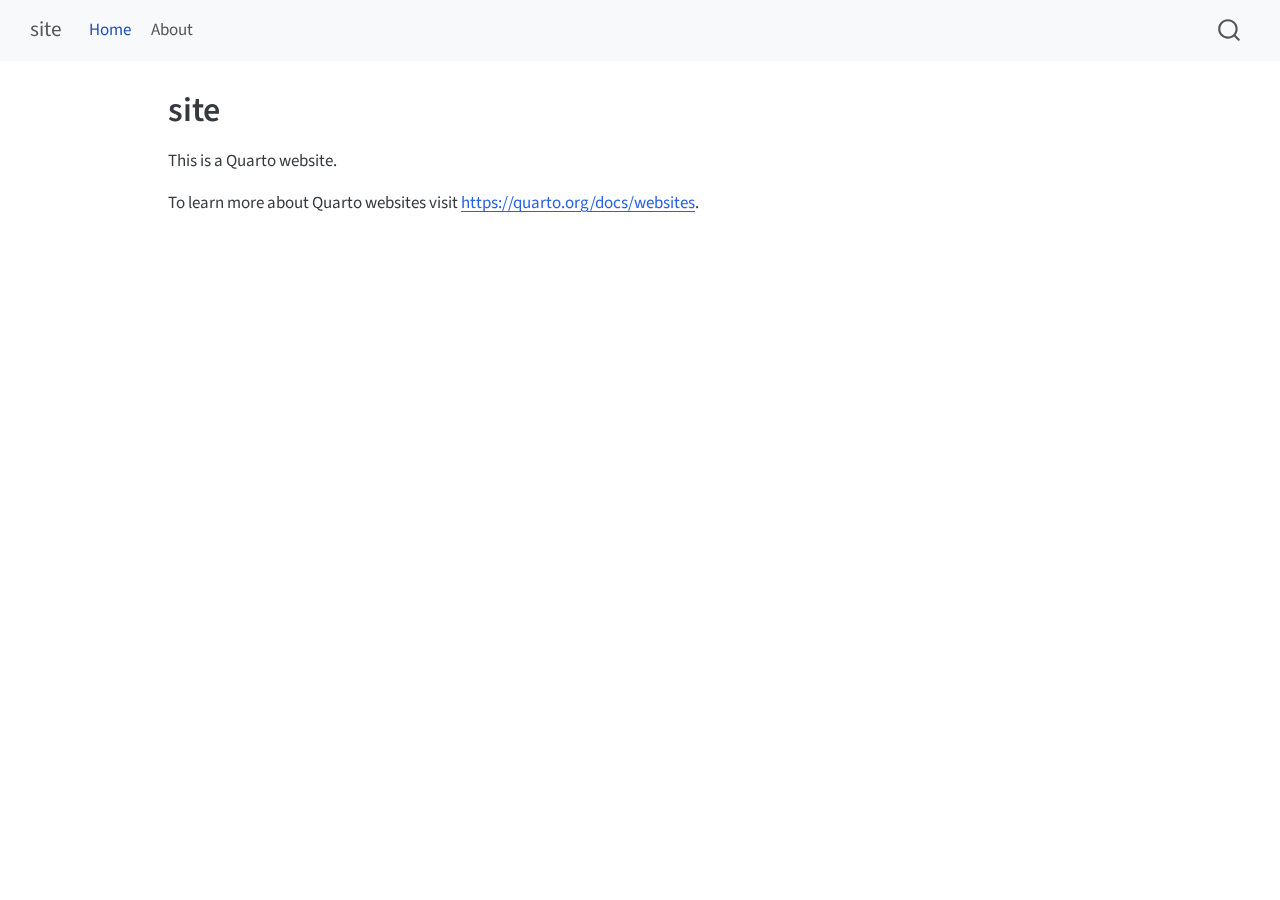
==== index.html @ 13844836 "Built site for gh-pages" ====
<!DOCTYPE html>
<html xmlns="http://www.w3.org/1999/xhtml" lang="en" xml:lang="en"><head>

<meta charset="utf-8">
<meta name="generator" content="quarto-1.5.52">

<meta name="viewport" content="width=device-width, initial-scale=1.0, user-scalable=yes">


<title>site</title>
<style>
code{white-space: pre-wrap;}
span.smallcaps{font-variant: small-caps;}
div.columns{display: flex; gap: min(4vw, 1.5em);}
div.column{flex: auto; overflow-x: auto;}
div.hanging-indent{margin-left: 1.5em; text-indent: -1.5em;}
ul.task-list{list-style: none;}
ul.task-list li input[type="checkbox"] {
  width: 0.8em;
  margin: 0 0.8em 0.2em -1em; /* quarto-specific, see https://github.com/quarto-dev/quarto-cli/issues/4556 */ 
  vertical-align: middle;
}
</style>


<script src="site_libs/quarto-nav/quarto-nav.js"></script>
<script src="site_libs/quarto-nav/headroom.min.js"></script>
<script src="site_libs/clipboard/clipboard.min.js"></script>
<script src="site_libs/quarto-search/autocomplete.umd.js"></script>
<script src="site_libs/quarto-search/fuse.min.js"></script>
<script src="site_libs/quarto-search/quarto-search.js"></script>
<meta name="quarto:offset" content="./">
<script src="site_libs/quarto-html/quarto.js"></script>
<script src="site_libs/quarto-html/popper.min.js"></script>
<script src="site_libs/quarto-html/tippy.umd.min.js"></script>
<script src="site_libs/quarto-html/anchor.min.js"></script>
<link href="site_libs/quarto-html/tippy.css" rel="stylesheet">
<link href="site_libs/quarto-html/quarto-syntax-highlighting.css" rel="stylesheet" id="quarto-text-highlighting-styles">
<script src="site_libs/bootstrap/bootstrap.min.js"></script>
<link href="site_libs/bootstrap/bootstrap-icons.css" rel="stylesheet">
<link href="site_libs/bootstrap/bootstrap.min.css" rel="stylesheet" id="quarto-bootstrap" data-mode="light">
<script id="quarto-search-options" type="application/json">{
  "location": "navbar",
  "copy-button": false,
  "collapse-after": 3,
  "panel-placement": "end",
  "type": "overlay",
  "limit": 50,
  "keyboard-shortcut": [
    "f",
    "/",
    "s"
  ],
  "show-item-context": false,
  "language": {
    "search-no-results-text": "No results",
    "search-matching-documents-text": "matching documents",
    "search-copy-link-title": "Copy link to search",
    "search-hide-matches-text": "Hide additional matches",
    "search-more-match-text": "more match in this document",
    "search-more-matches-text": "more matches in this document",
    "search-clear-button-title": "Clear",
    "search-text-placeholder": "",
    "search-detached-cancel-button-title": "Cancel",
    "search-submit-button-title": "Submit",
    "search-label": "Search"
  }
}</script>


<link rel="stylesheet" href="styles.css">
</head>

<body class="nav-fixed">

<div id="quarto-search-results"></div>
  <header id="quarto-header" class="headroom fixed-top">
    <nav class="navbar navbar-expand-lg " data-bs-theme="dark">
      <div class="navbar-container container-fluid">
      <div class="navbar-brand-container mx-auto">
    <a class="navbar-brand" href="./index.html">
    <span class="navbar-title">site</span>
    </a>
  </div>
            <div id="quarto-search" class="" title="Search"></div>
          <button class="navbar-toggler" type="button" data-bs-toggle="collapse" data-bs-target="#navbarCollapse" aria-controls="navbarCollapse" role="menu" aria-expanded="false" aria-label="Toggle navigation" onclick="if (window.quartoToggleHeadroom) { window.quartoToggleHeadroom(); }">
  <span class="navbar-toggler-icon"></span>
</button>
          <div class="collapse navbar-collapse" id="navbarCollapse">
            <ul class="navbar-nav navbar-nav-scroll me-auto">
  <li class="nav-item">
    <a class="nav-link active" href="./index.html" aria-current="page"> 
<span class="menu-text">Home</span></a>
  </li>  
  <li class="nav-item">
    <a class="nav-link" href="./about.html"> 
<span class="menu-text">About</span></a>
  </li>  
</ul>
          </div> <!-- /navcollapse -->
            <div class="quarto-navbar-tools">
</div>
      </div> <!-- /container-fluid -->
    </nav>
</header>
<!-- content -->
<div id="quarto-content" class="quarto-container page-columns page-rows-contents page-layout-article page-navbar">
<!-- sidebar -->
<!-- margin-sidebar -->
    <div id="quarto-margin-sidebar" class="sidebar margin-sidebar zindex-bottom">
        
    </div>
<!-- main -->
<main class="content" id="quarto-document-content">

<header id="title-block-header" class="quarto-title-block default">
<div class="quarto-title">
<h1 class="title">site</h1>
</div>



<div class="quarto-title-meta">

    
  
    
  </div>
  


</header>


<p>This is a Quarto website.</p>
<p>To learn more about Quarto websites visit <a href="https://quarto.org/docs/websites" class="uri">https://quarto.org/docs/websites</a>.</p>



</main> <!-- /main -->
<script id="quarto-html-after-body" type="application/javascript">
window.document.addEventListener("DOMContentLoaded", function (event) {
  const toggleBodyColorMode = (bsSheetEl) => {
    const mode = bsSheetEl.getAttribute("data-mode");
    const bodyEl = window.document.querySelector("body");
    if (mode === "dark") {
      bodyEl.classList.add("quarto-dark");
      bodyEl.classList.remove("quarto-light");
    } else {
      bodyEl.classList.add("quarto-light");
      bodyEl.classList.remove("quarto-dark");
    }
  }
  const toggleBodyColorPrimary = () => {
    const bsSheetEl = window.document.querySelector("link#quarto-bootstrap");
    if (bsSheetEl) {
      toggleBodyColorMode(bsSheetEl);
    }
  }
  toggleBodyColorPrimary();  
  const icon = "";
  const anchorJS = new window.AnchorJS();
  anchorJS.options = {
    placement: 'right',
    icon: icon
  };
  anchorJS.add('.anchored');
  const isCodeAnnotation = (el) => {
    for (const clz of el.classList) {
      if (clz.startsWith('code-annotation-')) {                     
        return true;
      }
    }
    return false;
  }
  const onCopySuccess = function(e) {
    // button target
    const button = e.trigger;
    // don't keep focus
    button.blur();
    // flash "checked"
    button.classList.add('code-copy-button-checked');
    var currentTitle = button.getAttribute("title");
    button.setAttribute("title", "Copied!");
    let tooltip;
    if (window.bootstrap) {
      button.setAttribute("data-bs-toggle", "tooltip");
      button.setAttribute("data-bs-placement", "left");
      button.setAttribute("data-bs-title", "Copied!");
      tooltip = new bootstrap.Tooltip(button, 
        { trigger: "manual", 
          customClass: "code-copy-button-tooltip",
          offset: [0, -8]});
      tooltip.show();    
    }
    setTimeout(function() {
      if (tooltip) {
        tooltip.hide();
        button.removeAttribute("data-bs-title");
        button.removeAttribute("data-bs-toggle");
        button.removeAttribute("data-bs-placement");
      }
      button.setAttribute("title", currentTitle);
      button.classList.remove('code-copy-button-checked');
    }, 1000);
    // clear code selection
    e.clearSelection();
  }
  const getTextToCopy = function(trigger) {
      const codeEl = trigger.previousElementSibling.cloneNode(true);
      for (const childEl of codeEl.children) {
        if (isCodeAnnotation(childEl)) {
          childEl.remove();
        }
      }
      return codeEl.innerText;
  }
  const clipboard = new window.ClipboardJS('.code-copy-button:not([data-in-quarto-modal])', {
    text: getTextToCopy
  });
  clipboard.on('success', onCopySuccess);
  if (window.document.getElementById('quarto-embedded-source-code-modal')) {
    // For code content inside modals, clipBoardJS needs to be initialized with a container option
    // TODO: Check when it could be a function (https://github.com/zenorocha/clipboard.js/issues/860)
    const clipboardModal = new window.ClipboardJS('.code-copy-button[data-in-quarto-modal]', {
      text: getTextToCopy,
      container: window.document.getElementById('quarto-embedded-source-code-modal')
    });
    clipboardModal.on('success', onCopySuccess);
  }
    var localhostRegex = new RegExp(/^(?:http|https):\/\/localhost\:?[0-9]*\//);
    var mailtoRegex = new RegExp(/^mailto:/);
      var filterRegex = new RegExp("https:\/\/lekoianemerik\.github\.io\/nba-balldontlie-moneyline\/");
    var isInternal = (href) => {
        return filterRegex.test(href) || localhostRegex.test(href) || mailtoRegex.test(href);
    }
    // Inspect non-navigation links and adorn them if external
 	var links = window.document.querySelectorAll('a[href]:not(.nav-link):not(.navbar-brand):not(.toc-action):not(.sidebar-link):not(.sidebar-item-toggle):not(.pagination-link):not(.no-external):not([aria-hidden]):not(.dropdown-item):not(.quarto-navigation-tool):not(.about-link)');
    for (var i=0; i<links.length; i++) {
      const link = links[i];
      if (!isInternal(link.href)) {
        // undo the damage that might have been done by quarto-nav.js in the case of
        // links that we want to consider external
        if (link.dataset.originalHref !== undefined) {
          link.href = link.dataset.originalHref;
        }
      }
    }
  function tippyHover(el, contentFn, onTriggerFn, onUntriggerFn) {
    const config = {
      allowHTML: true,
      maxWidth: 500,
      delay: 100,
      arrow: false,
      appendTo: function(el) {
          return el.parentElement;
      },
      interactive: true,
      interactiveBorder: 10,
      theme: 'quarto',
      placement: 'bottom-start',
    };
    if (contentFn) {
      config.content = contentFn;
    }
    if (onTriggerFn) {
      config.onTrigger = onTriggerFn;
    }
    if (onUntriggerFn) {
      config.onUntrigger = onUntriggerFn;
    }
    window.tippy(el, config); 
  }
  const noterefs = window.document.querySelectorAll('a[role="doc-noteref"]');
  for (var i=0; i<noterefs.length; i++) {
    const ref = noterefs[i];
    tippyHover(ref, function() {
      // use id or data attribute instead here
      let href = ref.getAttribute('data-footnote-href') || ref.getAttribute('href');
      try { href = new URL(href).hash; } catch {}
      const id = href.replace(/^#\/?/, "");
      const note = window.document.getElementById(id);
      if (note) {
        return note.innerHTML;
      } else {
        return "";
      }
    });
  }
  const xrefs = window.document.querySelectorAll('a.quarto-xref');
  const processXRef = (id, note) => {
    // Strip column container classes
    const stripColumnClz = (el) => {
      el.classList.remove("page-full", "page-columns");
      if (el.children) {
        for (const child of el.children) {
          stripColumnClz(child);
        }
      }
    }
    stripColumnClz(note)
    if (id === null || id.startsWith('sec-')) {
      // Special case sections, only their first couple elements
      const container = document.createElement("div");
      if (note.children && note.children.length > 2) {
        container.appendChild(note.children[0].cloneNode(true));
        for (let i = 1; i < note.children.length; i++) {
          const child = note.children[i];
          if (child.tagName === "P" && child.innerText === "") {
            continue;
          } else {
            container.appendChild(child.cloneNode(true));
            break;
          }
        }
        if (window.Quarto?.typesetMath) {
          window.Quarto.typesetMath(container);
        }
        return container.innerHTML
      } else {
        if (window.Quarto?.typesetMath) {
          window.Quarto.typesetMath(note);
        }
        return note.innerHTML;
      }
    } else {
      // Remove any anchor links if they are present
      const anchorLink = note.querySelector('a.anchorjs-link');
      if (anchorLink) {
        anchorLink.remove();
      }
      if (window.Quarto?.typesetMath) {
        window.Quarto.typesetMath(note);
      }
      // TODO in 1.5, we should make sure this works without a callout special case
      if (note.classList.contains("callout")) {
        return note.outerHTML;
      } else {
        return note.innerHTML;
      }
    }
  }
  for (var i=0; i<xrefs.length; i++) {
    const xref = xrefs[i];
    tippyHover(xref, undefined, function(instance) {
      instance.disable();
      let url = xref.getAttribute('href');
      let hash = undefined; 
      if (url.startsWith('#')) {
        hash = url;
      } else {
        try { hash = new URL(url).hash; } catch {}
      }
      if (hash) {
        const id = hash.replace(/^#\/?/, "");
        const note = window.document.getElementById(id);
        if (note !== null) {
          try {
            const html = processXRef(id, note.cloneNode(true));
            instance.setContent(html);
          } finally {
            instance.enable();
            instance.show();
          }
        } else {
          // See if we can fetch this
          fetch(url.split('#')[0])
          .then(res => res.text())
          .then(html => {
            const parser = new DOMParser();
            const htmlDoc = parser.parseFromString(html, "text/html");
            const note = htmlDoc.getElementById(id);
            if (note !== null) {
              const html = processXRef(id, note);
              instance.setContent(html);
            } 
          }).finally(() => {
            instance.enable();
            instance.show();
          });
        }
      } else {
        // See if we can fetch a full url (with no hash to target)
        // This is a special case and we should probably do some content thinning / targeting
        fetch(url)
        .then(res => res.text())
        .then(html => {
          const parser = new DOMParser();
          const htmlDoc = parser.parseFromString(html, "text/html");
          const note = htmlDoc.querySelector('main.content');
          if (note !== null) {
            // This should only happen for chapter cross references
            // (since there is no id in the URL)
            // remove the first header
            if (note.children.length > 0 && note.children[0].tagName === "HEADER") {
              note.children[0].remove();
            }
            const html = processXRef(null, note);
            instance.setContent(html);
          } 
        }).finally(() => {
          instance.enable();
          instance.show();
        });
      }
    }, function(instance) {
    });
  }
      let selectedAnnoteEl;
      const selectorForAnnotation = ( cell, annotation) => {
        let cellAttr = 'data-code-cell="' + cell + '"';
        let lineAttr = 'data-code-annotation="' +  annotation + '"';
        const selector = 'span[' + cellAttr + '][' + lineAttr + ']';
        return selector;
      }
      const selectCodeLines = (annoteEl) => {
        const doc = window.document;
        const targetCell = annoteEl.getAttribute("data-target-cell");
        const targetAnnotation = annoteEl.getAttribute("data-target-annotation");
        const annoteSpan = window.document.querySelector(selectorForAnnotation(targetCell, targetAnnotation));
        const lines = annoteSpan.getAttribute("data-code-lines").split(",");
        const lineIds = lines.map((line) => {
          return targetCell + "-" + line;
        })
        let top = null;
        let height = null;
        let parent = null;
        if (lineIds.length > 0) {
            //compute the position of the single el (top and bottom and make a div)
            const el = window.document.getElementById(lineIds[0]);
            top = el.offsetTop;
            height = el.offsetHeight;
            parent = el.parentElement.parentElement;
          if (lineIds.length > 1) {
            const lastEl = window.document.getElementById(lineIds[lineIds.length - 1]);
            const bottom = lastEl.offsetTop + lastEl.offsetHeight;
            height = bottom - top;
          }
          if (top !== null && height !== null && parent !== null) {
            // cook up a div (if necessary) and position it 
            let div = window.document.getElementById("code-annotation-line-highlight");
            if (div === null) {
              div = window.document.createElement("div");
              div.setAttribute("id", "code-annotation-line-highlight");
              div.style.position = 'absolute';
              parent.appendChild(div);
            }
            div.style.top = top - 2 + "px";
            div.style.height = height + 4 + "px";
            div.style.left = 0;
            let gutterDiv = window.document.getElementById("code-annotation-line-highlight-gutter");
            if (gutterDiv === null) {
              gutterDiv = window.document.createElement("div");
              gutterDiv.setAttribute("id", "code-annotation-line-highlight-gutter");
              gutterDiv.style.position = 'absolute';
              const codeCell = window.document.getElementById(targetCell);
              const gutter = codeCell.querySelector('.code-annotation-gutter');
              gutter.appendChild(gutterDiv);
            }
            gutterDiv.style.top = top - 2 + "px";
            gutterDiv.style.height = height + 4 + "px";
          }
          selectedAnnoteEl = annoteEl;
        }
      };
      const unselectCodeLines = () => {
        const elementsIds = ["code-annotation-line-highlight", "code-annotation-line-highlight-gutter"];
        elementsIds.forEach((elId) => {
          const div = window.document.getElementById(elId);
          if (div) {
            div.remove();
          }
        });
        selectedAnnoteEl = undefined;
      };
        // Handle positioning of the toggle
    window.addEventListener(
      "resize",
      throttle(() => {
        elRect = undefined;
        if (selectedAnnoteEl) {
          selectCodeLines(selectedAnnoteEl);
        }
      }, 10)
    );
    function throttle(fn, ms) {
    let throttle = false;
    let timer;
      return (...args) => {
        if(!throttle) { // first call gets through
            fn.apply(this, args);
            throttle = true;
        } else { // all the others get throttled
            if(timer) clearTimeout(timer); // cancel #2
            timer = setTimeout(() => {
              fn.apply(this, args);
              timer = throttle = false;
            }, ms);
        }
      };
    }
      // Attach click handler to the DT
      const annoteDls = window.document.querySelectorAll('dt[data-target-cell]');
      for (const annoteDlNode of annoteDls) {
        annoteDlNode.addEventListener('click', (event) => {
          const clickedEl = event.target;
          if (clickedEl !== selectedAnnoteEl) {
            unselectCodeLines();
            const activeEl = window.document.querySelector('dt[data-target-cell].code-annotation-active');
            if (activeEl) {
              activeEl.classList.remove('code-annotation-active');
            }
            selectCodeLines(clickedEl);
            clickedEl.classList.add('code-annotation-active');
          } else {
            // Unselect the line
            unselectCodeLines();
            clickedEl.classList.remove('code-annotation-active');
          }
        });
      }
  const findCites = (el) => {
    const parentEl = el.parentElement;
    if (parentEl) {
      const cites = parentEl.dataset.cites;
      if (cites) {
        return {
          el,
          cites: cites.split(' ')
        };
      } else {
        return findCites(el.parentElement)
      }
    } else {
      return undefined;
    }
  };
  var bibliorefs = window.document.querySelectorAll('a[role="doc-biblioref"]');
  for (var i=0; i<bibliorefs.length; i++) {
    const ref = bibliorefs[i];
    const citeInfo = findCites(ref);
    if (citeInfo) {
      tippyHover(citeInfo.el, function() {
        var popup = window.document.createElement('div');
        citeInfo.cites.forEach(function(cite) {
          var citeDiv = window.document.createElement('div');
          citeDiv.classList.add('hanging-indent');
          citeDiv.classList.add('csl-entry');
          var biblioDiv = window.document.getElementById('ref-' + cite);
          if (biblioDiv) {
            citeDiv.innerHTML = biblioDiv.innerHTML;
          }
          popup.appendChild(citeDiv);
        });
        return popup.innerHTML;
      });
    }
  }
});
</script>
</div> <!-- /content -->




</body></html>
---- site_libs/quarto-html/tippy.css ----
.tippy-box[data-animation=fade][data-state=hidden]{opacity:0}[data-tippy-root]{max-width:calc(100vw - 10px)}.tippy-box{position:relative;background-color:#333;color:#fff;border-radius:4px;font-size:14px;line-height:1.4;white-space:normal;outline:0;transition-property:transform,visibility,opacity}.tippy-box[data-placement^=top]>.tippy-arrow{bottom:0}.tippy-box[data-placement^=top]>.tippy-arrow:before{bottom:-7px;left:0;border-width:8px 8px 0;border-top-color:initial;transform-origin:center top}.tippy-box[data-placement^=bottom]>.tippy-arrow{top:0}.tippy-box[data-placement^=bottom]>.tippy-arrow:before{top:-7px;left:0;border-width:0 8px 8px;border-bottom-color:initial;transform-origin:center bottom}.tippy-box[data-placement^=left]>.tippy-arrow{right:0}.tippy-box[data-placement^=left]>.tippy-arrow:before{border-width:8px 0 8px 8px;border-left-color:initial;right:-7px;transform-origin:center left}.tippy-box[data-placement^=right]>.tippy-arrow{left:0}.tippy-box[data-placement^=right]>.tippy-arrow:before{left:-7px;border-width:8px 8px 8px 0;border-right-color:initial;transform-origin:center right}.tippy-box[data-inertia][data-state=visible]{transition-timing-function:cubic-bezier(.54,1.5,.38,1.11)}.tippy-arrow{width:16px;height:16px;color:#333}.tippy-arrow:before{content:"";position:absolute;border-color:transparent;border-style:solid}.tippy-content{position:relative;padding:5px 9px;z-index:1}
---- site_libs/quarto-html/quarto-syntax-highlighting.css ----
/* quarto syntax highlight colors */
:root {
  --quarto-hl-ot-color: #003B4F;
  --quarto-hl-at-color: #657422;
  --quarto-hl-ss-color: #20794D;
  --quarto-hl-an-color: #5E5E5E;
  --quarto-hl-fu-color: #4758AB;
  --quarto-hl-st-color: #20794D;
  --quarto-hl-cf-color: #003B4F;
  --quarto-hl-op-color: #5E5E5E;
  --quarto-hl-er-color: #AD0000;
  --quarto-hl-bn-color: #AD0000;
  --quarto-hl-al-color: #AD0000;
  --quarto-hl-va-color: #111111;
  --quarto-hl-bu-color: inherit;
  --quarto-hl-ex-color: inherit;
  --quarto-hl-pp-color: #AD0000;
  --quarto-hl-in-color: #5E5E5E;
  --quarto-hl-vs-color: #20794D;
  --quarto-hl-wa-color: #5E5E5E;
  --quarto-hl-do-color: #5E5E5E;
  --quarto-hl-im-color: #00769E;
  --quarto-hl-ch-color: #20794D;
  --quarto-hl-dt-color: #AD0000;
  --quarto-hl-fl-color: #AD0000;
  --quarto-hl-co-color: #5E5E5E;
  --quarto-hl-cv-color: #5E5E5E;
  --quarto-hl-cn-color: #8f5902;
  --quarto-hl-sc-color: #5E5E5E;
  --quarto-hl-dv-color: #AD0000;
  --quarto-hl-kw-color: #003B4F;
}

/* other quarto variables */
:root {
  --quarto-font-monospace: SFMono-Regular, Menlo, Monaco, Consolas, "Liberation Mono", "Courier New", monospace;
}

pre > code.sourceCode > span {
  color: #003B4F;
}

code span {
  color: #003B4F;
}

code.sourceCode > span {
  color: #003B4F;
}

div.sourceCode,
div.sourceCode pre.sourceCode {
  color: #003B4F;
}

code span.ot {
  color: #003B4F;
  font-style: inherit;
}

code span.at {
  color: #657422;
  font-style: inherit;
}

code span.ss {
  color: #20794D;
  font-style: inherit;
}

code span.an {
  color: #5E5E5E;
  font-style: inherit;
}

code span.fu {
  color: #4758AB;
  font-style: inherit;
}

code span.st {
  color: #20794D;
  font-style: inherit;
}

code span.cf {
  color: #003B4F;
  font-weight: bold;
  font-style: inherit;
}

code span.op {
  color: #5E5E5E;
  font-style: inherit;
}

code span.er {
  color: #AD0000;
  font-style: inherit;
}

code span.bn {
  color: #AD0000;
  font-style: inherit;
}

code span.al {
  color: #AD0000;
  font-style: inherit;
}

code span.va {
  color: #111111;
  font-style: inherit;
}

code span.bu {
  font-style: inherit;
}

code span.ex {
  font-style: inherit;
}

code span.pp {
  color: #AD0000;
  font-style: inherit;
}

code span.in {
  color: #5E5E5E;
  font-style: inherit;
}

code span.vs {
  color: #20794D;
  font-style: inherit;
}

code span.wa {
  color: #5E5E5E;
  font-style: italic;
}

code span.do {
  color: #5E5E5E;
  font-style: italic;
}

code span.im {
  color: #00769E;
  font-style: inherit;
}

code span.ch {
  color: #20794D;
  font-style: inherit;
}

code span.dt {
  color: #AD0000;
  font-style: inherit;
}

code span.fl {
  color: #AD0000;
  font-style: inherit;
}

code span.co {
  color: #5E5E5E;
  font-style: inherit;
}

code span.cv {
  color: #5E5E5E;
  font-style: italic;
}

code span.cn {
  color: #8f5902;
  font-style: inherit;
}

code span.sc {
  color: #5E5E5E;
  font-style: inherit;
}

code span.dv {
  color: #AD0000;
  font-style: inherit;
}

code span.kw {
  color: #003B4F;
  font-weight: bold;
  font-style: inherit;
}

.prevent-inlining {
  content: "</";
}

/*# sourceMappingURL=debc5d5d77c3f9108843748ff7464032.css.map */
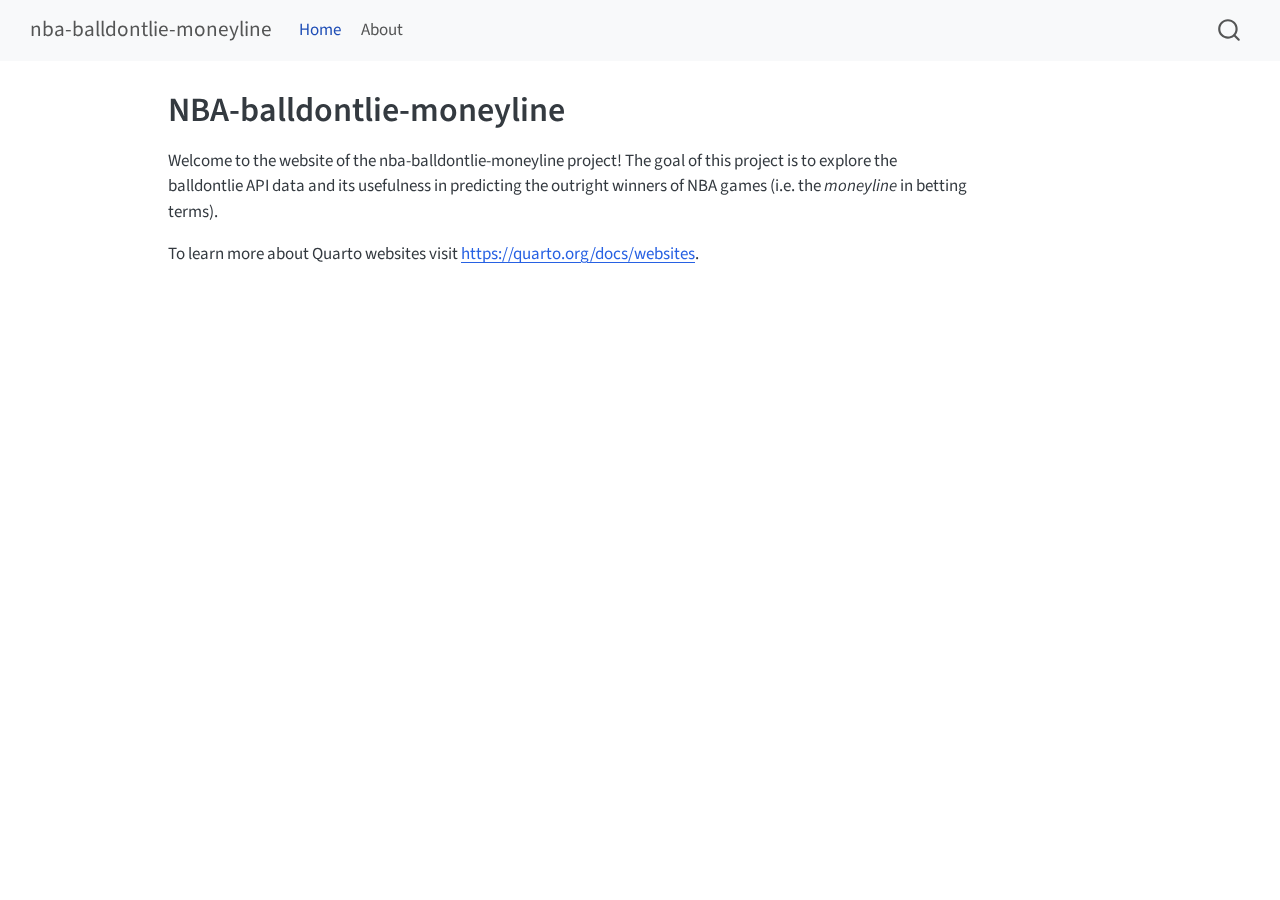
==== commit 3d15aa59: "Built site for gh-pages" ====
--- a/index.html
+++ b/index.html
@@ -7,7 +7,7 @@
 <meta name="viewport" content="width=device-width, initial-scale=1.0, user-scalable=yes">
 
 
-<title>site</title>
+<title>NBA-balldontlie-moneyline – nba-balldontlie-moneyline</title>
 <style>
 code{white-space: pre-wrap;}
 span.smallcaps{font-variant: small-caps;}
@@ -79,7 +79,7 @@
       <div class="navbar-container container-fluid">
       <div class="navbar-brand-container mx-auto">
     <a class="navbar-brand" href="./index.html">
-    <span class="navbar-title">site</span>
+    <span class="navbar-title">nba-balldontlie-moneyline</span>
     </a>
   </div>
             <div id="quarto-search" class="" title="Search"></div>
@@ -115,7 +115,7 @@
 
 <header id="title-block-header" class="quarto-title-block default">
 <div class="quarto-title">
-<h1 class="title">site</h1>
+<h1 class="title">NBA-balldontlie-moneyline</h1>
 </div>
 
 
@@ -132,7 +132,7 @@
 </header>
 
 
-<p>This is a Quarto website.</p>
+<p>Welcome to the website of the nba-balldontlie-moneyline project! The goal of this project is to explore the balldontlie API data and its usefulness in predicting the outright winners of NBA games (i.e.&nbsp;the <em>moneyline</em> in betting terms).</p>
 <p>To learn more about Quarto websites visit <a href="https://quarto.org/docs/websites" class="uri">https://quarto.org/docs/websites</a>.</p>
 
 
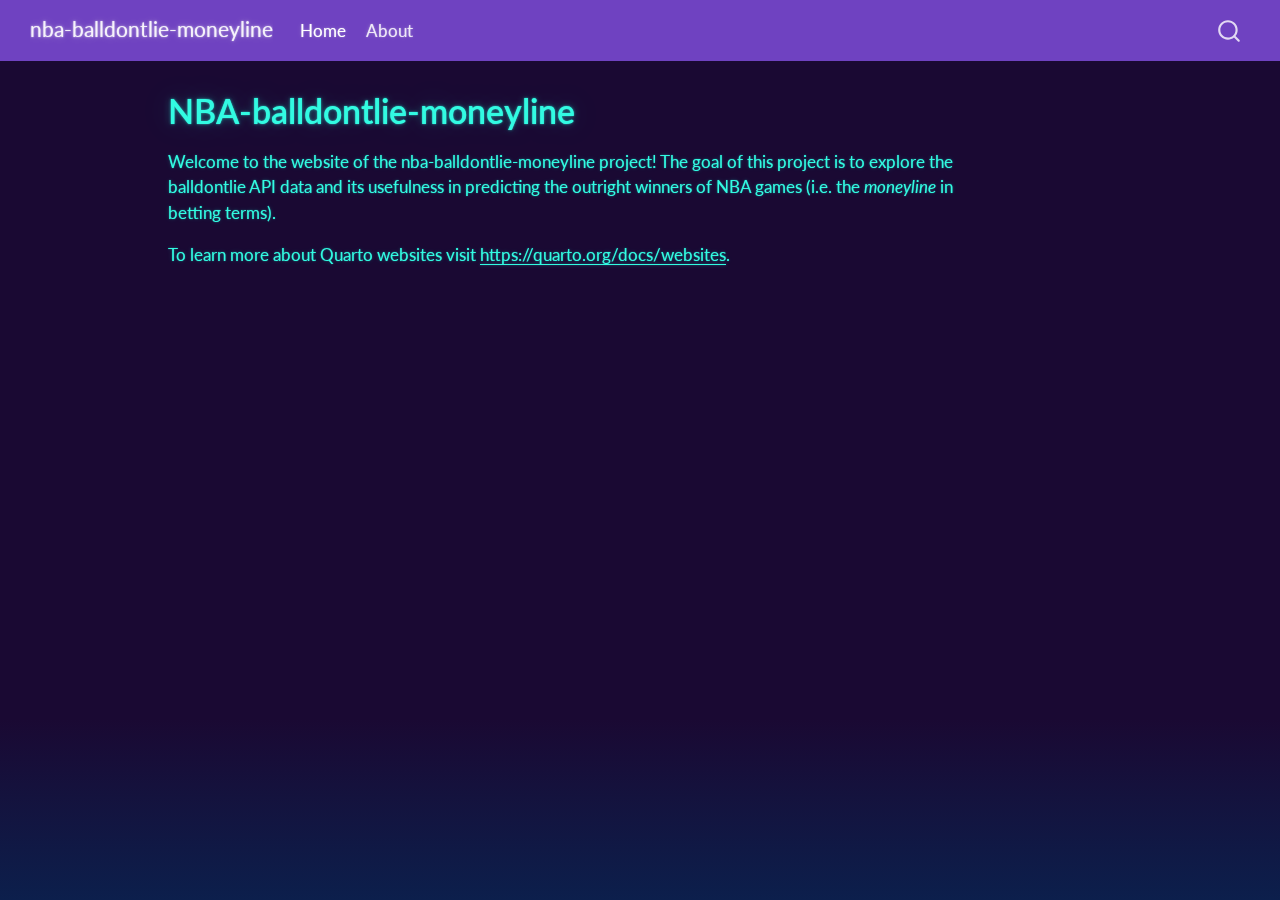
==== commit 0bc4e8b2: "Built site for gh-pages" ====
--- a/index.html
+++ b/index.html
@@ -35,10 +35,10 @@
 <script src="site_libs/quarto-html/tippy.umd.min.js"></script>
 <script src="site_libs/quarto-html/anchor.min.js"></script>
 <link href="site_libs/quarto-html/tippy.css" rel="stylesheet">
-<link href="site_libs/quarto-html/quarto-syntax-highlighting.css" rel="stylesheet" id="quarto-text-highlighting-styles">
+<link href="site_libs/quarto-html/quarto-syntax-highlighting-dark.css" rel="stylesheet" id="quarto-text-highlighting-styles">
 <script src="site_libs/bootstrap/bootstrap.min.js"></script>
 <link href="site_libs/bootstrap/bootstrap-icons.css" rel="stylesheet">
-<link href="site_libs/bootstrap/bootstrap.min.css" rel="stylesheet" id="quarto-bootstrap" data-mode="light">
+<link href="site_libs/bootstrap/bootstrap.min.css" rel="stylesheet" id="quarto-bootstrap" data-mode="dark">
 <script id="quarto-search-options" type="application/json">{
   "location": "navbar",
   "copy-button": false,
--- a/site_libs/quarto-html/quarto-syntax-highlighting-dark.css
+++ b/site_libs/quarto-html/quarto-syntax-highlighting-dark.css
@@ -0,0 +1,189 @@
+/* quarto syntax highlight colors */
+:root {
+  --quarto-hl-al-color: #f07178;
+  --quarto-hl-an-color: #d4d0ab;
+  --quarto-hl-at-color: #00e0e0;
+  --quarto-hl-bn-color: #d4d0ab;
+  --quarto-hl-bu-color: #abe338;
+  --quarto-hl-ch-color: #abe338;
+  --quarto-hl-co-color: #f8f8f2;
+  --quarto-hl-cv-color: #ffd700;
+  --quarto-hl-cn-color: #ffd700;
+  --quarto-hl-cf-color: #ffa07a;
+  --quarto-hl-dt-color: #ffa07a;
+  --quarto-hl-dv-color: #d4d0ab;
+  --quarto-hl-do-color: #f8f8f2;
+  --quarto-hl-er-color: #f07178;
+  --quarto-hl-ex-color: #00e0e0;
+  --quarto-hl-fl-color: #d4d0ab;
+  --quarto-hl-fu-color: #ffa07a;
+  --quarto-hl-im-color: #abe338;
+  --quarto-hl-in-color: #d4d0ab;
+  --quarto-hl-kw-color: #ffa07a;
+  --quarto-hl-op-color: #ffa07a;
+  --quarto-hl-ot-color: #00e0e0;
+  --quarto-hl-pp-color: #dcc6e0;
+  --quarto-hl-re-color: #00e0e0;
+  --quarto-hl-sc-color: #abe338;
+  --quarto-hl-ss-color: #abe338;
+  --quarto-hl-st-color: #abe338;
+  --quarto-hl-va-color: #00e0e0;
+  --quarto-hl-vs-color: #abe338;
+  --quarto-hl-wa-color: #dcc6e0;
+}
+
+/* other quarto variables */
+:root {
+  --quarto-font-monospace: SFMono-Regular, Menlo, Monaco, Consolas, "Liberation Mono", "Courier New", monospace;
+}
+
+code span.al {
+  background-color: #2a0f15;
+  font-weight: bold;
+  color: #f07178;
+}
+
+code span.an {
+  color: #d4d0ab;
+}
+
+code span.at {
+  color: #00e0e0;
+}
+
+code span.bn {
+  color: #d4d0ab;
+}
+
+code span.bu {
+  color: #abe338;
+}
+
+code span.ch {
+  color: #abe338;
+}
+
+code span.co {
+  font-style: italic;
+  color: #f8f8f2;
+}
+
+code span.cv {
+  color: #ffd700;
+}
+
+code span.cn {
+  color: #ffd700;
+}
+
+code span.cf {
+  font-weight: bold;
+  color: #ffa07a;
+}
+
+code span.dt {
+  color: #ffa07a;
+}
+
+code span.dv {
+  color: #d4d0ab;
+}
+
+code span.do {
+  color: #f8f8f2;
+}
+
+code span.er {
+  color: #f07178;
+  text-decoration: underline;
+}
+
+code span.ex {
+  font-weight: bold;
+  color: #00e0e0;
+}
+
+code span.fl {
+  color: #d4d0ab;
+}
+
+code span.fu {
+  color: #ffa07a;
+}
+
+code span.im {
+  color: #abe338;
+}
+
+code span.in {
+  color: #d4d0ab;
+}
+
+code span.kw {
+  font-weight: bold;
+  color: #ffa07a;
+}
+
+pre > code.sourceCode > span {
+  color: #f8f8f2;
+}
+
+code span {
+  color: #f8f8f2;
+}
+
+code.sourceCode > span {
+  color: #f8f8f2;
+}
+
+div.sourceCode,
+div.sourceCode pre.sourceCode {
+  color: #f8f8f2;
+}
+
+code span.op {
+  color: #ffa07a;
+}
+
+code span.ot {
+  color: #00e0e0;
+}
+
+code span.pp {
+  color: #dcc6e0;
+}
+
+code span.re {
+  background-color: #f8f8f2;
+  color: #00e0e0;
+}
+
+code span.sc {
+  color: #abe338;
+}
+
+code span.ss {
+  color: #abe338;
+}
+
+code span.st {
+  color: #abe338;
+}
+
+code span.va {
+  color: #00e0e0;
+}
+
+code span.vs {
+  color: #abe338;
+}
+
+code span.wa {
+  color: #dcc6e0;
+}
+
+.prevent-inlining {
+  content: "</";
+}
+
+/*# sourceMappingURL=935a306eefa94366c21e1a970dddb765.css.map */
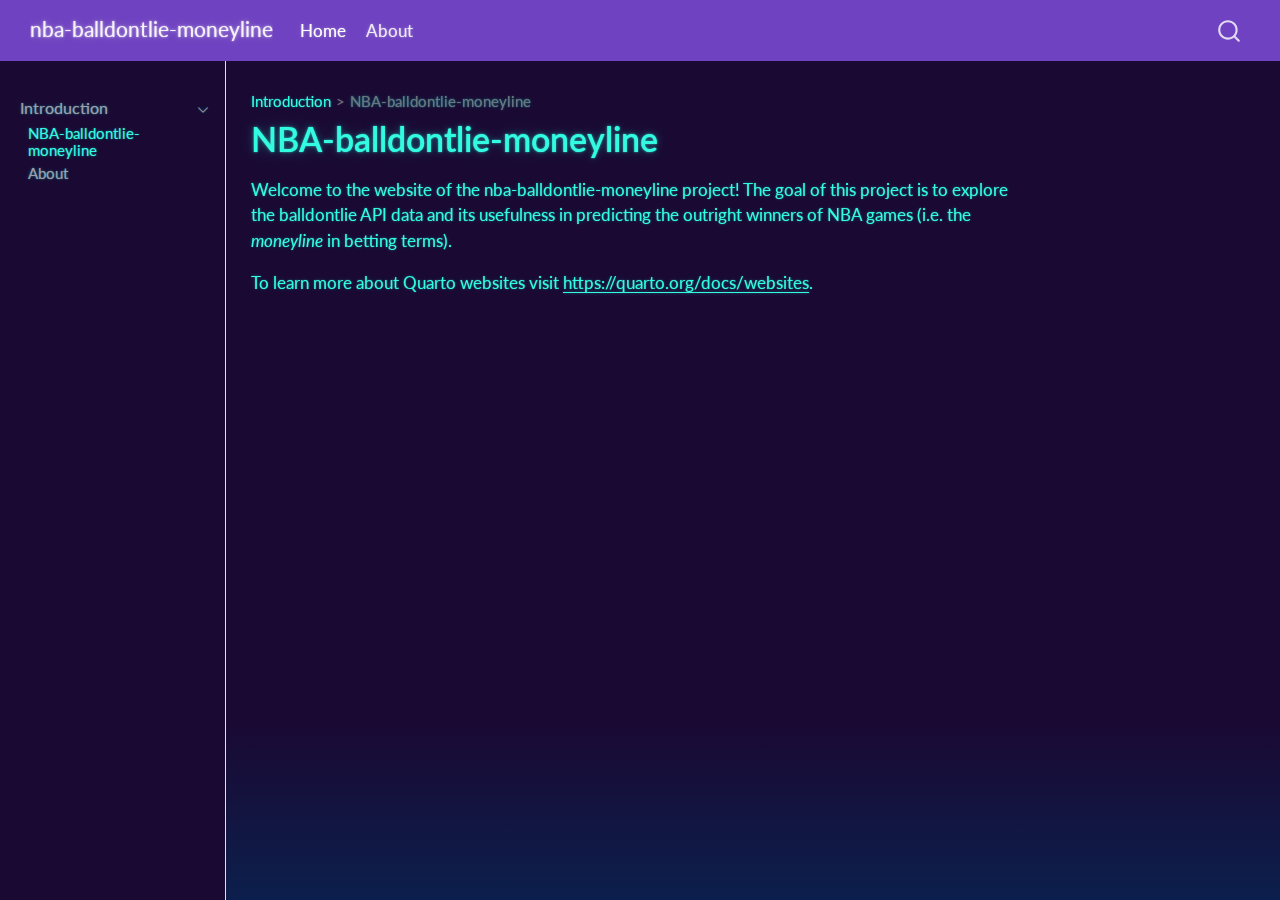
==== commit f9f9ea13: "Built site for gh-pages" ====
--- a/index.html
+++ b/index.html
@@ -71,7 +71,7 @@
 <link rel="stylesheet" href="styles.css">
 </head>
 
-<body class="nav-fixed">
+<body class="nav-sidebar docked nav-fixed">
 
 <div id="quarto-search-results"></div>
   <header id="quarto-header" class="headroom fixed-top">
@@ -102,10 +102,50 @@
 </div>
       </div> <!-- /container-fluid -->
     </nav>
+  <nav class="quarto-secondary-nav">
+    <div class="container-fluid d-flex">
+      <button type="button" class="quarto-btn-toggle btn" data-bs-toggle="collapse" role="button" data-bs-target=".quarto-sidebar-collapse-item" aria-controls="quarto-sidebar" aria-expanded="false" aria-label="Toggle sidebar navigation" onclick="if (window.quartoToggleHeadroom) { window.quartoToggleHeadroom(); }">
+        <i class="bi bi-layout-text-sidebar-reverse"></i>
+      </button>
+        <nav class="quarto-page-breadcrumbs" aria-label="breadcrumb"><ol class="breadcrumb"><li class="breadcrumb-item"><a href="./index.html">Introduction</a></li><li class="breadcrumb-item"><a href="./index.html">NBA-balldontlie-moneyline</a></li></ol></nav>
+        <a class="flex-grow-1" role="navigation" data-bs-toggle="collapse" data-bs-target=".quarto-sidebar-collapse-item" aria-controls="quarto-sidebar" aria-expanded="false" aria-label="Toggle sidebar navigation" onclick="if (window.quartoToggleHeadroom) { window.quartoToggleHeadroom(); }">      
+        </a>
+    </div>
+  </nav>
 </header>
 <!-- content -->
 <div id="quarto-content" class="quarto-container page-columns page-rows-contents page-layout-article page-navbar">
 <!-- sidebar -->
+  <nav id="quarto-sidebar" class="sidebar collapse collapse-horizontal quarto-sidebar-collapse-item sidebar-navigation docked overflow-auto">
+    <div class="sidebar-menu-container"> 
+    <ul class="list-unstyled mt-1">
+        <li class="sidebar-item sidebar-item-section">
+      <div class="sidebar-item-container"> 
+            <a class="sidebar-item-text sidebar-link text-start" data-bs-toggle="collapse" data-bs-target="#quarto-sidebar-section-1" role="navigation" aria-expanded="true">
+ <span class="menu-text">Introduction</span></a>
+          <a class="sidebar-item-toggle text-start" data-bs-toggle="collapse" data-bs-target="#quarto-sidebar-section-1" role="navigation" aria-expanded="true" aria-label="Toggle section">
+            <i class="bi bi-chevron-right ms-2"></i>
+          </a> 
+      </div>
+      <ul id="quarto-sidebar-section-1" class="collapse list-unstyled sidebar-section depth1 show">  
+          <li class="sidebar-item">
+  <div class="sidebar-item-container"> 
+  <a href="./index.html" class="sidebar-item-text sidebar-link active">
+ <span class="menu-text">NBA-balldontlie-moneyline</span></a>
+  </div>
+</li>
+          <li class="sidebar-item">
+  <div class="sidebar-item-container"> 
+  <a href="./about.html" class="sidebar-item-text sidebar-link">
+ <span class="menu-text">About</span></a>
+  </div>
+</li>
+      </ul>
+  </li>
+    </ul>
+    </div>
+</nav>
+<div id="quarto-sidebar-glass" class="quarto-sidebar-collapse-item" data-bs-toggle="collapse" data-bs-target=".quarto-sidebar-collapse-item"></div>
 <!-- margin-sidebar -->
     <div id="quarto-margin-sidebar" class="sidebar margin-sidebar zindex-bottom">
         
@@ -113,7 +153,7 @@
 <!-- main -->
 <main class="content" id="quarto-document-content">
 
-<header id="title-block-header" class="quarto-title-block default">
+<header id="title-block-header" class="quarto-title-block default"><nav class="quarto-page-breadcrumbs quarto-title-breadcrumbs d-none d-lg-block" aria-label="breadcrumb"><ol class="breadcrumb"><li class="breadcrumb-item"><a href="./index.html">Introduction</a></li><li class="breadcrumb-item"><a href="./index.html">NBA-balldontlie-moneyline</a></li></ol></nav>
 <div class="quarto-title">
 <h1 class="title">NBA-balldontlie-moneyline</h1>
 </div>
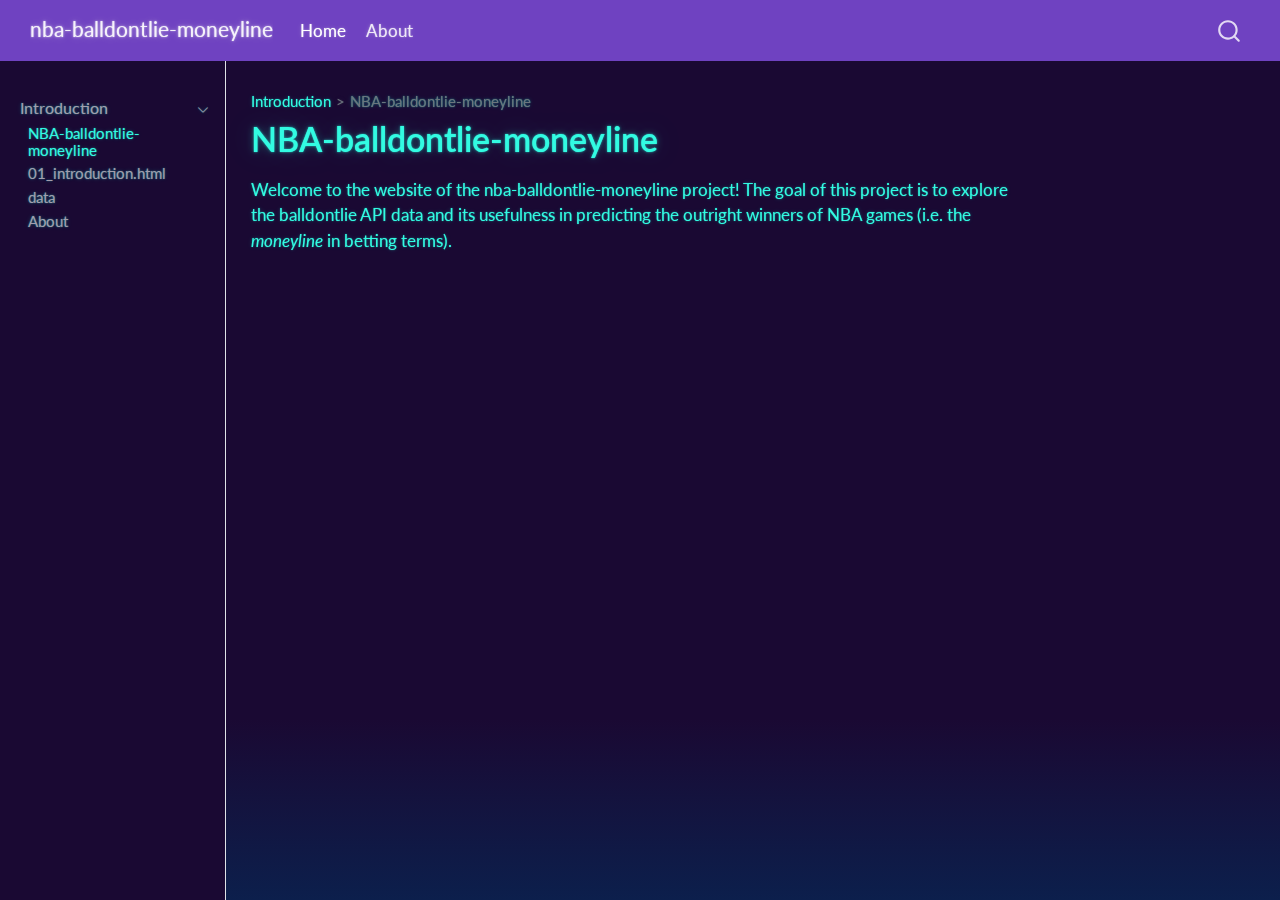
==== commit 68933098: "Built site for gh-pages" ====
--- a/index.html
+++ b/index.html
@@ -136,6 +136,18 @@
 </li>
           <li class="sidebar-item">
   <div class="sidebar-item-container"> 
+  <a href="./01_introduction.html" class="sidebar-item-text sidebar-link">
+ <span class="menu-text">01_introduction.html</span></a>
+  </div>
+</li>
+          <li class="sidebar-item">
+  <div class="sidebar-item-container"> 
+  <a href="./02_data.html" class="sidebar-item-text sidebar-link">
+ <span class="menu-text">data</span></a>
+  </div>
+</li>
+          <li class="sidebar-item">
+  <div class="sidebar-item-container"> 
   <a href="./about.html" class="sidebar-item-text sidebar-link">
  <span class="menu-text">About</span></a>
   </div>
@@ -173,7 +185,6 @@
 
 
 <p>Welcome to the website of the nba-balldontlie-moneyline project! The goal of this project is to explore the balldontlie API data and its usefulness in predicting the outright winners of NBA games (i.e.&nbsp;the <em>moneyline</em> in betting terms).</p>
-<p>To learn more about Quarto websites visit <a href="https://quarto.org/docs/websites" class="uri">https://quarto.org/docs/websites</a>.</p>
 
 
 
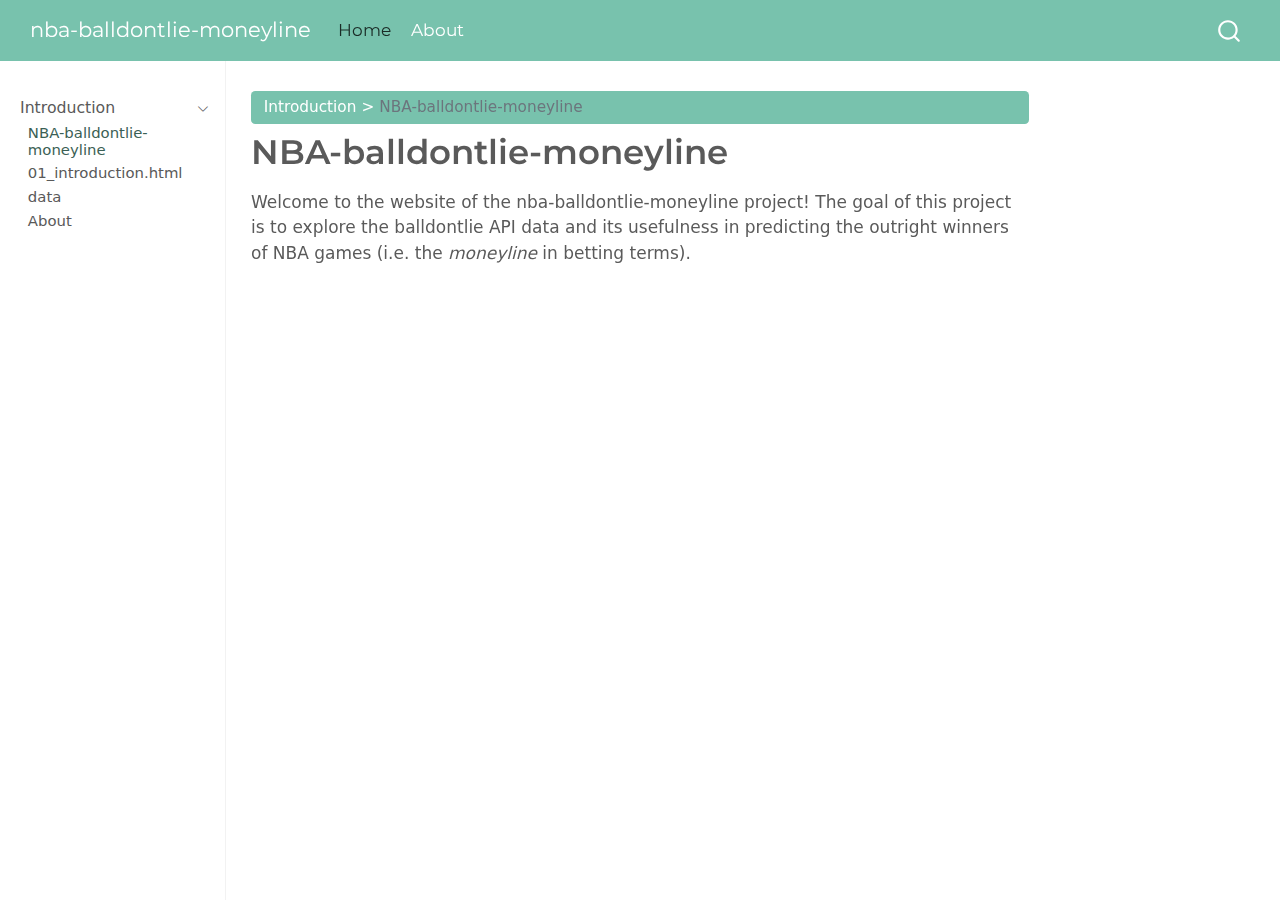
==== commit 7214e37f: "Built site for gh-pages" ====
--- a/index.html
+++ b/index.html
@@ -35,10 +35,10 @@
 <script src="site_libs/quarto-html/tippy.umd.min.js"></script>
 <script src="site_libs/quarto-html/anchor.min.js"></script>
 <link href="site_libs/quarto-html/tippy.css" rel="stylesheet">
-<link href="site_libs/quarto-html/quarto-syntax-highlighting-dark.css" rel="stylesheet" id="quarto-text-highlighting-styles">
+<link href="site_libs/quarto-html/quarto-syntax-highlighting.css" rel="stylesheet" id="quarto-text-highlighting-styles">
 <script src="site_libs/bootstrap/bootstrap.min.js"></script>
 <link href="site_libs/bootstrap/bootstrap-icons.css" rel="stylesheet">
-<link href="site_libs/bootstrap/bootstrap.min.css" rel="stylesheet" id="quarto-bootstrap" data-mode="dark">
+<link href="site_libs/bootstrap/bootstrap.min.css" rel="stylesheet" id="quarto-bootstrap" data-mode="light">
 <script id="quarto-search-options" type="application/json">{
   "location": "navbar",
   "copy-button": false,
--- a/site_libs/quarto-html/quarto-syntax-highlighting.css
+++ b/site_libs/quarto-html/quarto-syntax-highlighting.css
@@ -0,0 +1,205 @@
+/* quarto syntax highlight colors */
+:root {
+  --quarto-hl-ot-color: #003B4F;
+  --quarto-hl-at-color: #657422;
+  --quarto-hl-ss-color: #20794D;
+  --quarto-hl-an-color: #5E5E5E;
+  --quarto-hl-fu-color: #4758AB;
+  --quarto-hl-st-color: #20794D;
+  --quarto-hl-cf-color: #003B4F;
+  --quarto-hl-op-color: #5E5E5E;
+  --quarto-hl-er-color: #AD0000;
+  --quarto-hl-bn-color: #AD0000;
+  --quarto-hl-al-color: #AD0000;
+  --quarto-hl-va-color: #111111;
+  --quarto-hl-bu-color: inherit;
+  --quarto-hl-ex-color: inherit;
+  --quarto-hl-pp-color: #AD0000;
+  --quarto-hl-in-color: #5E5E5E;
+  --quarto-hl-vs-color: #20794D;
+  --quarto-hl-wa-color: #5E5E5E;
+  --quarto-hl-do-color: #5E5E5E;
+  --quarto-hl-im-color: #00769E;
+  --quarto-hl-ch-color: #20794D;
+  --quarto-hl-dt-color: #AD0000;
+  --quarto-hl-fl-color: #AD0000;
+  --quarto-hl-co-color: #5E5E5E;
+  --quarto-hl-cv-color: #5E5E5E;
+  --quarto-hl-cn-color: #8f5902;
+  --quarto-hl-sc-color: #5E5E5E;
+  --quarto-hl-dv-color: #AD0000;
+  --quarto-hl-kw-color: #003B4F;
+}
+
+/* other quarto variables */
+:root {
+  --quarto-font-monospace: SFMono-Regular, Menlo, Monaco, Consolas, "Liberation Mono", "Courier New", monospace;
+}
+
+pre > code.sourceCode > span {
+  color: #003B4F;
+}
+
+code span {
+  color: #003B4F;
+}
+
+code.sourceCode > span {
+  color: #003B4F;
+}
+
+div.sourceCode,
+div.sourceCode pre.sourceCode {
+  color: #003B4F;
+}
+
+code span.ot {
+  color: #003B4F;
+  font-style: inherit;
+}
+
+code span.at {
+  color: #657422;
+  font-style: inherit;
+}
+
+code span.ss {
+  color: #20794D;
+  font-style: inherit;
+}
+
+code span.an {
+  color: #5E5E5E;
+  font-style: inherit;
+}
+
+code span.fu {
+  color: #4758AB;
+  font-style: inherit;
+}
+
+code span.st {
+  color: #20794D;
+  font-style: inherit;
+}
+
+code span.cf {
+  color: #003B4F;
+  font-weight: bold;
+  font-style: inherit;
+}
+
+code span.op {
+  color: #5E5E5E;
+  font-style: inherit;
+}
+
+code span.er {
+  color: #AD0000;
+  font-style: inherit;
+}
+
+code span.bn {
+  color: #AD0000;
+  font-style: inherit;
+}
+
+code span.al {
+  color: #AD0000;
+  font-style: inherit;
+}
+
+code span.va {
+  color: #111111;
+  font-style: inherit;
+}
+
+code span.bu {
+  font-style: inherit;
+}
+
+code span.ex {
+  font-style: inherit;
+}
+
+code span.pp {
+  color: #AD0000;
+  font-style: inherit;
+}
+
+code span.in {
+  color: #5E5E5E;
+  font-style: inherit;
+}
+
+code span.vs {
+  color: #20794D;
+  font-style: inherit;
+}
+
+code span.wa {
+  color: #5E5E5E;
+  font-style: italic;
+}
+
+code span.do {
+  color: #5E5E5E;
+  font-style: italic;
+}
+
+code span.im {
+  color: #00769E;
+  font-style: inherit;
+}
+
+code span.ch {
+  color: #20794D;
+  font-style: inherit;
+}
+
+code span.dt {
+  color: #AD0000;
+  font-style: inherit;
+}
+
+code span.fl {
+  color: #AD0000;
+  font-style: inherit;
+}
+
+code span.co {
+  color: #5E5E5E;
+  font-style: inherit;
+}
+
+code span.cv {
+  color: #5E5E5E;
+  font-style: italic;
+}
+
+code span.cn {
+  color: #8f5902;
+  font-style: inherit;
+}
+
+code span.sc {
+  color: #5E5E5E;
+  font-style: inherit;
+}
+
+code span.dv {
+  color: #AD0000;
+  font-style: inherit;
+}
+
+code span.kw {
+  color: #003B4F;
+  font-weight: bold;
+  font-style: inherit;
+}
+
+.prevent-inlining {
+  content: "</";
+}
+
+/*# sourceMappingURL=debc5d5d77c3f9108843748ff7464032.css.map */
